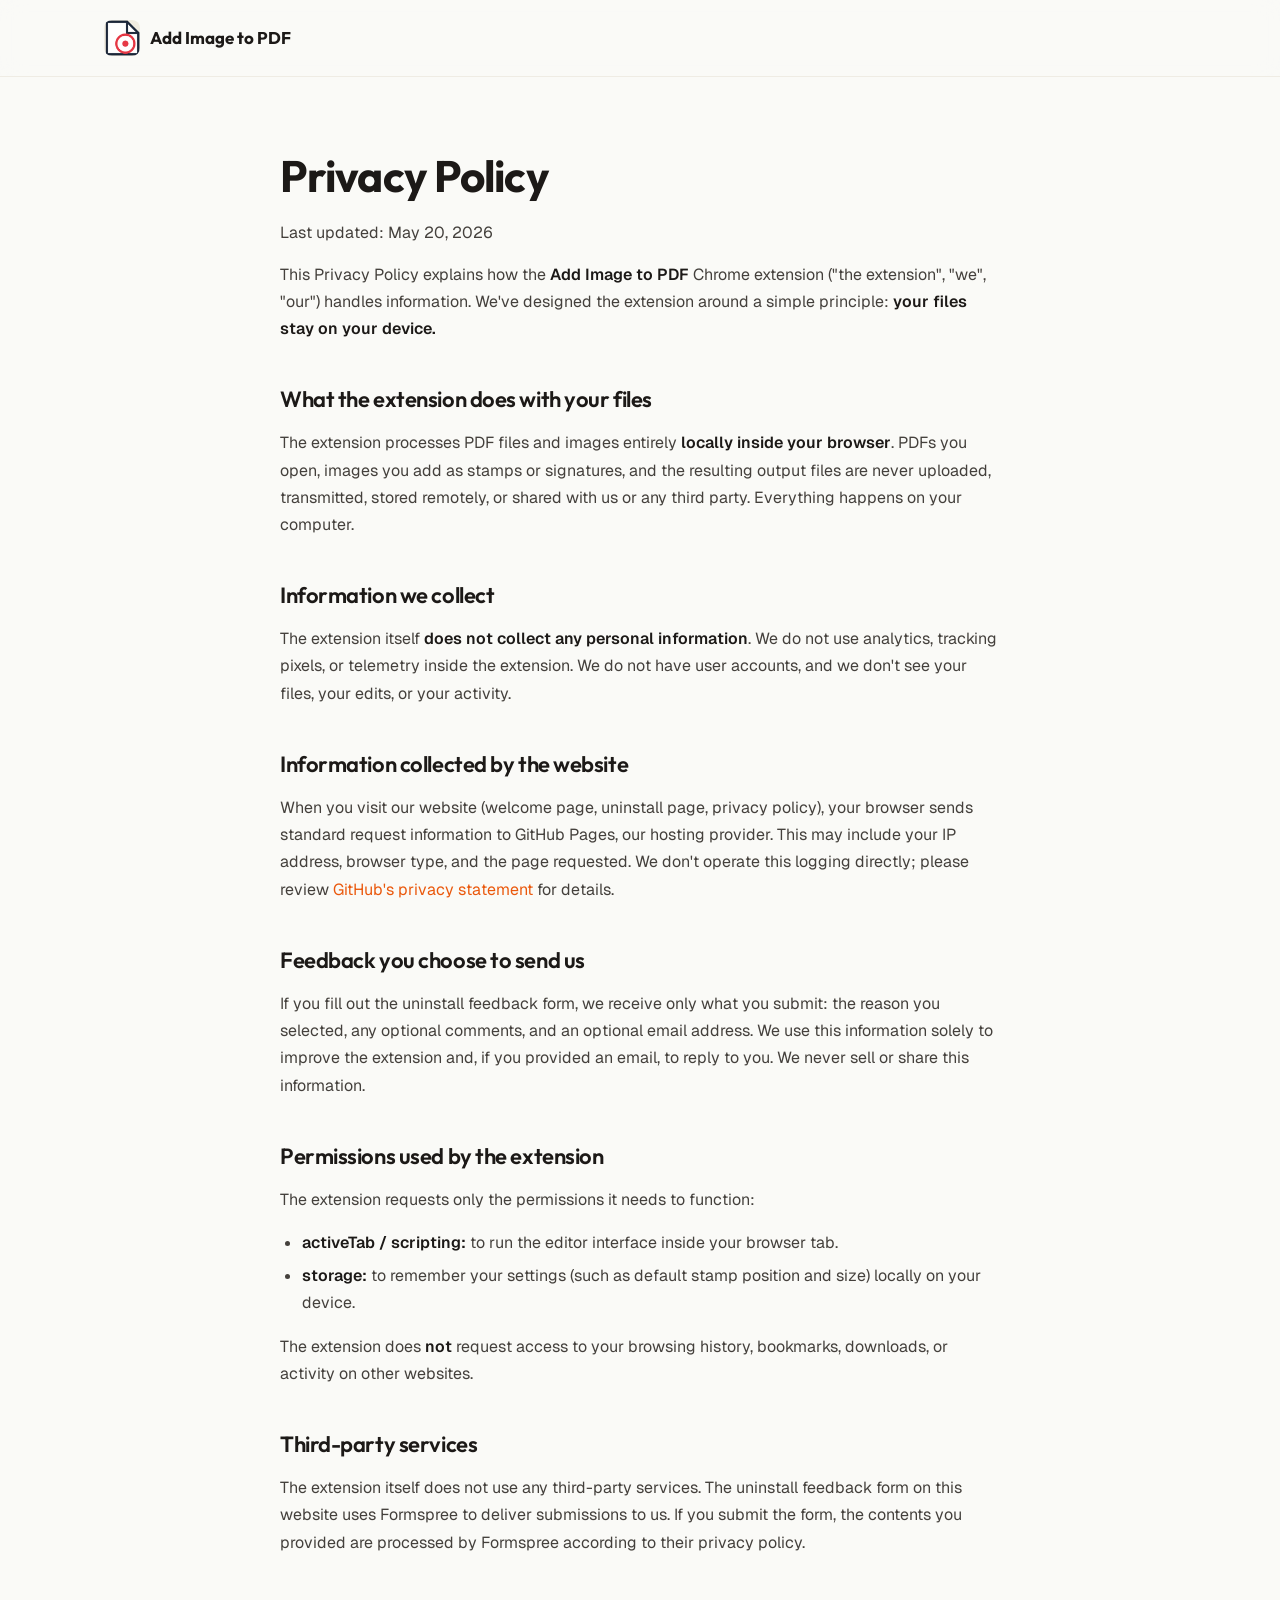
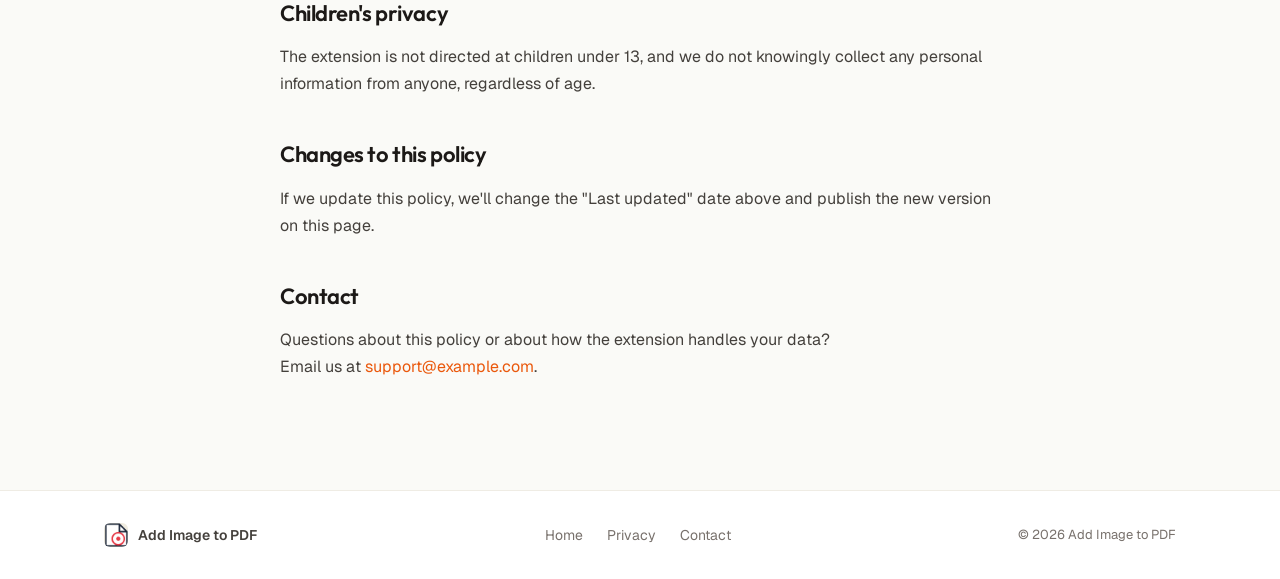
==== privacy.html @ 388cc8f7 "Initial site for add-image-to-pdf.xyz Home, post-install welcome (with confetti + pin/launch screens" ====
<!DOCTYPE html>
<html lang="en">
<head>
  <meta charset="UTF-8">
  <meta name="viewport" content="width=device-width, initial-scale=1.0">
  <meta name="description" content="Privacy Policy for the Add Image to PDF Chrome extension.">
  <title>Privacy Policy — Add Image to PDF</title>

  <link rel="icon" type="image/png" sizes="32x32" href="images/favicon-32.png">
  <link rel="icon" type="image/png" sizes="16x16" href="images/favicon-16.png">

  <link rel="preconnect" href="https://fonts.googleapis.com">
  <link rel="preconnect" href="https://fonts.gstatic.com" crossorigin>
  <link href="https://fonts.googleapis.com/css2?family=Geist:wght@400;500;600&family=Outfit:wght@500;600;700;800&display=swap" rel="stylesheet">

  <link rel="stylesheet" href="assets/style.css">
</head>
<body>

  <header class="site-header">
    <div class="container header-inner">
      <a href="/" class="brand">
        <img src="images/icon-64.png" alt="Add Image to PDF" width="36" height="36">
        <span>Add Image to PDF</span>
      </a>
    </div>
  </header>

  <main class="legal-page">
    <div class="container">
      <article class="legal-content">
        <h1>Privacy Policy</h1>
        <p class="legal-meta">Last updated: May 20, 2026</p>

        <p>
          This Privacy Policy explains how the <strong>Add Image to PDF</strong> Chrome extension ("the extension", "we", "our") handles information. We've designed the extension around a simple principle: <strong>your files stay on your device.</strong>
        </p>

        <h2>What the extension does with your files</h2>
        <p>
          The extension processes PDF files and images entirely <strong>locally inside your browser</strong>. PDFs you open, images you add as stamps or signatures, and the resulting output files are never uploaded, transmitted, stored remotely, or shared with us or any third party. Everything happens on your computer.
        </p>

        <h2>Information we collect</h2>
        <p>
          The extension itself <strong>does not collect any personal information</strong>. We do not use analytics, tracking pixels, or telemetry inside the extension. We do not have user accounts, and we don't see your files, your edits, or your activity.
        </p>

        <h2>Information collected by the website</h2>
        <p>
          When you visit our website (welcome page, uninstall page, privacy policy), your browser sends standard request information to GitHub Pages, our hosting provider. This may include your IP address, browser type, and the page requested. We don't operate this logging directly; please review <a href="https://docs.github.com/en/site-policy/privacy-policies/github-general-privacy-statement" target="_blank" rel="noopener" style="color:var(--accent)">GitHub's privacy statement</a> for details.
        </p>

        <h2>Feedback you choose to send us</h2>
        <p>
          If you fill out the uninstall feedback form, we receive only what you submit: the reason you selected, any optional comments, and an optional email address. We use this information solely to improve the extension and, if you provided an email, to reply to you. We never sell or share this information.
        </p>

        <h2>Permissions used by the extension</h2>
        <p>
          The extension requests only the permissions it needs to function:
        </p>
        <ul>
          <li><strong>activeTab / scripting:</strong> to run the editor interface inside your browser tab.</li>
          <li><strong>storage:</strong> to remember your settings (such as default stamp position and size) locally on your device.</li>
        </ul>
        <p>
          The extension does <strong>not</strong> request access to your browsing history, bookmarks, downloads, or activity on other websites.
        </p>

        <h2>Third-party services</h2>
        <p>
          The extension itself does not use any third-party services. The uninstall feedback form on this website uses Formspree to deliver submissions to us. If you submit the form, the contents you provided are processed by Formspree according to their privacy policy.
        </p>

        <h2>Children's privacy</h2>
        <p>
          The extension is not directed at children under 13, and we do not knowingly collect any personal information from anyone, regardless of age.
        </p>

        <h2>Changes to this policy</h2>
        <p>
          If we update this policy, we'll change the "Last updated" date above and publish the new version on this page.
        </p>

        <h2>Contact</h2>
        <p>
          Questions about this policy or about how the extension handles your data?<br>
          Email us at <a href="mailto:support@example.com" style="color:var(--accent)">support@example.com</a>.
        </p>
      </article>
    </div>
  </main>

  <footer class="site-footer">
    <div class="container footer-inner">
      <div class="footer-brand">
        <img src="images/icon-64.png" alt="" width="24" height="24">
        <span>Add Image to PDF</span>
      </div>
      <nav class="footer-nav">
        <a href="/">Home</a>
        <a href="privacy.html">Privacy</a>
        <a href="mailto:support@example.com">Contact</a>
      </nav>
      <p class="footer-copy">© 2026 Add Image to PDF</p>
    </div>
  </footer>

</body>
</html>
---- assets/style.css ----
/* ============================================
   Add Image to PDF — welcome site styles
   ============================================ */

:root {
  /* Colors */
  --bg: #fafaf7;
  --bg-soft: #f5f4ee;
  --surface: #ffffff;
  --border: #e7e5dd;
  --border-soft: #efece4;
  --ink: #1c1917;
  --ink-soft: #44403c;
  --muted: #78716c;
  --accent: #ea580c;
  --accent-hover: #c2410c;
  --accent-soft: #fed7aa;
  --accent-tint: #fff7ed;
  --red: #e63946;

  /* Typography */
  --font-display: 'Outfit', system-ui, -apple-system, sans-serif;
  --font-body: 'Geist', system-ui, -apple-system, sans-serif;

  /* Spacing & rhythm */
  --radius-sm: 8px;
  --radius-md: 14px;
  --radius-lg: 20px;
  --shadow-sm: 0 1px 2px rgba(28, 25, 23, 0.04), 0 1px 3px rgba(28, 25, 23, 0.06);
  --shadow-md: 0 4px 12px rgba(28, 25, 23, 0.06), 0 1px 3px rgba(28, 25, 23, 0.08);
  --shadow-lg: 0 16px 48px rgba(28, 25, 23, 0.08), 0 4px 12px rgba(28, 25, 23, 0.06);
}

* { box-sizing: border-box; }
html { scroll-behavior: smooth; }

body {
  margin: 0;
  font-family: var(--font-body);
  font-size: 16px;
  line-height: 1.6;
  color: var(--ink);
  background: var(--bg);
  -webkit-font-smoothing: antialiased;
  -moz-osx-font-smoothing: grayscale;
}

h1, h2, h3 {
  font-family: var(--font-display);
  font-weight: 700;
  letter-spacing: -0.02em;
  margin: 0;
  color: var(--ink);
}

p { margin: 0; }
a { color: inherit; text-decoration: none; }

.container {
  width: 100%;
  max-width: 1120px;
  margin: 0 auto;
  padding: 0 24px;
}

/* ============================================
   HEADER
   ============================================ */
.site-header {
  padding: 20px 0;
  position: sticky;
  top: 0;
  background: rgba(250, 250, 247, 0.85);
  backdrop-filter: saturate(180%) blur(12px);
  -webkit-backdrop-filter: saturate(180%) blur(12px);
  border-bottom: 1px solid var(--border-soft);
  z-index: 50;
}
.header-inner {
  display: flex;
  align-items: center;
  gap: 32px;
}
.header-inner > .btn {
  margin-left: auto;
}
.brand {
  display: inline-flex;
  align-items: center;
  gap: 10px;
  font-family: var(--font-display);
  font-weight: 700;
  font-size: 17px;
  color: var(--ink);
}
.brand img {
  border-radius: 8px;
  display: block;
}
.header-nav {
  display: flex;
  align-items: center;
  gap: 28px;
  font-size: 15px;
}
.header-nav a:not(.btn) {
  color: var(--ink-soft);
  font-weight: 500;
  transition: color .15s ease;
}
.header-nav a:not(.btn):hover {
  color: var(--accent);
}

/* ============================================
   BUTTONS
   ============================================ */
.btn {
  display: inline-flex;
  align-items: center;
  justify-content: center;
  gap: 8px;
  padding: 12px 22px;
  font-family: var(--font-body);
  font-size: 15px;
  font-weight: 500;
  border-radius: var(--radius-sm);
  border: 1px solid transparent;
  cursor: pointer;
  transition: transform .15s ease, background .15s ease, border-color .15s ease, box-shadow .15s ease;
  white-space: nowrap;
}
.btn-primary {
  background: var(--accent);
  color: #fff;
  box-shadow: 0 1px 2px rgba(234, 88, 12, 0.25), inset 0 1px 0 rgba(255,255,255,0.15);
}
.btn-primary:hover {
  background: var(--accent-hover);
  transform: translateY(-1px);
  box-shadow: 0 4px 12px rgba(234, 88, 12, 0.3);
}
.btn-secondary {
  background: var(--surface);
  color: var(--ink);
  border-color: var(--border);
  box-shadow: var(--shadow-sm);
}
.btn-secondary:hover {
  border-color: var(--accent);
  color: var(--accent);
}
.btn-ghost {
  padding: 8px 14px;
  font-size: 14px;
  color: var(--ink-soft);
  border-color: transparent;
}
.btn-ghost:hover {
  background: var(--bg-soft);
  color: var(--accent);
}

/* Install-extension buttons (home page) */
.btn-install-outline {
  padding: 10px 18px;
  font-size: 14px;
  color: var(--accent);
  background: var(--surface);
  border: 1px solid var(--accent);
  border-radius: 999px;
  box-shadow: var(--shadow-sm);
}
.btn-install-outline:hover {
  background: var(--accent-tint);
  transform: translateY(-1px);
}
.btn-install-soft {
  padding: 14px 26px;
  font-size: 16px;
  font-weight: 500;
  color: var(--accent-hover);
  background: var(--accent-tint);
  border: 1px solid var(--accent-soft);
  border-radius: 999px;
}
.btn-install-soft:hover {
  background: var(--accent-soft);
  color: var(--accent-hover);
  transform: translateY(-1px);
  box-shadow: 0 4px 12px rgba(234, 88, 12, 0.18);
}
.chrome-icon {
  width: 18px;
  height: 18px;
  flex-shrink: 0;
}

/* ============================================
   HOME PAGE
   ============================================ */
.home-page {
  min-height: calc(100vh - 180px);
  display: flex;
  align-items: center;
  padding: 64px 0 96px;
  position: relative;
  overflow: hidden;
}
.home-page::before {
  content: '';
  position: absolute;
  top: -240px;
  left: 50%;
  transform: translateX(-50%);
  width: 760px;
  height: 760px;
  background: radial-gradient(circle, var(--accent-tint) 0%, transparent 70%);
  pointer-events: none;
  z-index: 0;
}
.home-container {
  position: relative;
  z-index: 1;
  text-align: center;
}
.home-title {
  font-size: clamp(40px, 6vw, 60px);
  font-weight: 700;
  line-height: 1.1;
  margin-bottom: 24px;
}
.home-subtitle {
  font-size: 18px;
  line-height: 1.55;
  color: var(--muted);
  margin: 0 auto 40px;
  max-width: 560px;
}

/* ============================================
   WELCOME PAGE
   ============================================ */
.welcome-page {
  padding: 64px 0 96px;
  position: relative;
  overflow: hidden;
}
.welcome-page::before {
  content: '';
  position: absolute;
  top: -240px;
  left: 50%;
  transform: translateX(-50%);
  width: 720px;
  height: 720px;
  background: radial-gradient(circle, var(--accent-tint) 0%, transparent 70%);
  pointer-events: none;
  z-index: 0;
}
.welcome-container {
  position: relative;
  z-index: 1;
  max-width: 760px;
}

.welcome-title {
  font-size: clamp(30px, 4.4vw, 44px);
  line-height: 1.15;
  text-align: center;
  font-weight: 700;
  margin-bottom: 64px;
}
.welcome-emoji {
  display: inline-block;
  margin-right: 4px;
}

.welcome-steps {
  list-style: none;
  padding: 0;
  margin: 0;
  display: flex;
  flex-direction: column;
  gap: 56px;
}
.welcome-step {
  display: flex;
  flex-direction: column;
  align-items: center;
  gap: 24px;
}
.welcome-step-text {
  text-align: center;
  font-size: 16px;
  color: var(--muted);
  max-width: 560px;
}

.welcome-shot {
  margin: 0;
  width: 100%;
  max-width: 640px;
}
.welcome-shot img {
  display: block;
  width: 100%;
  height: auto;
  border-radius: var(--radius-md);
  box-shadow: var(--shadow-lg);
  border: 1px solid var(--border-soft);
}
.welcome-shot-placeholder {
  aspect-ratio: 16 / 9;
  border: 2px dashed var(--border);
  border-radius: var(--radius-md);
  background: var(--surface);
  display: flex;
  align-items: center;
  justify-content: center;
  text-align: center;
  color: var(--muted);
  font-size: 15px;
  font-weight: 500;
  box-shadow: var(--shadow-sm);
}
.welcome-shot-placeholder small {
  display: inline-block;
  margin-top: 6px;
  font-weight: 400;
  font-size: 13px;
  color: var(--muted);
}

/* ============================================
   FOOTER
   ============================================ */
.site-footer {
  padding: 32px 0;
  border-top: 1px solid var(--border-soft);
  background: var(--surface);
}
.footer-inner {
  display: flex;
  align-items: center;
  justify-content: space-between;
  gap: 24px;
  flex-wrap: wrap;
}
.footer-brand {
  display: inline-flex;
  align-items: center;
  gap: 10px;
  font-weight: 600;
  color: var(--ink-soft);
  font-size: 14px;
}
.footer-brand img { border-radius: 6px; }
.footer-nav {
  display: flex;
  gap: 24px;
  font-size: 14px;
}
.footer-nav a {
  color: var(--muted);
  transition: color .15s ease;
}
.footer-nav a:hover { color: var(--accent); }
.footer-copy {
  font-size: 13px;
  color: var(--muted);
}

/* ============================================
   UNINSTALL PAGE
   ============================================ */
.uninstall-page {
  min-height: calc(100vh - 100px);
  display: flex;
  align-items: center;
  padding: 64px 0 96px;
}
.uninstall-card {
  max-width: 600px;
  margin: 0 auto;
  background: var(--surface);
  border: 1px solid var(--border);
  border-radius: var(--radius-lg);
  padding: 48px 40px;
  box-shadow: var(--shadow-md);
}
.uninstall-title {
  font-size: clamp(28px, 4vw, 36px);
  margin-bottom: 12px;
  font-weight: 700;
}
.uninstall-sub {
  color: var(--ink-soft);
  font-size: 17px;
  margin-bottom: 36px;
  line-height: 1.5;
}
.uninstall-form { display: flex; flex-direction: column; gap: 24px; }
.form-group { display: flex; flex-direction: column; gap: 10px; }
.form-label {
  font-size: 15px;
  font-weight: 500;
  color: var(--ink);
}
.radio-list {
  display: flex;
  flex-direction: column;
  gap: 8px;
  margin: 0;
  padding: 0;
  list-style: none;
}
.radio-item {
  display: flex;
  align-items: center;
  gap: 12px;
  padding: 14px 16px;
  border: 1px solid var(--border);
  border-radius: var(--radius-sm);
  cursor: pointer;
  transition: border-color .15s ease, background .15s ease;
  font-size: 15px;
  color: var(--ink-soft);
}
.radio-item:hover { border-color: var(--accent-soft); background: var(--accent-tint); }
.radio-item input { accent-color: var(--accent); margin: 0; }
.radio-item:has(input:checked) {
  border-color: var(--accent);
  background: var(--accent-tint);
  color: var(--accent-hover);
}
.form-input,
.form-textarea {
  font-family: inherit;
  font-size: 15px;
  padding: 12px 14px;
  border: 1px solid var(--border);
  border-radius: var(--radius-sm);
  background: var(--surface);
  color: var(--ink);
  transition: border-color .15s ease, box-shadow .15s ease;
  width: 100%;
}
.form-input:focus,
.form-textarea:focus {
  outline: none;
  border-color: var(--accent);
  box-shadow: 0 0 0 3px rgba(234, 88, 12, 0.15);
}
.form-textarea { resize: vertical; min-height: 90px; }
.form-hint { font-size: 13px; color: var(--muted); }
.form-submit { align-self: flex-start; }

.thank-you {
  text-align: center;
  padding: 24px 0;
  display: none;
}
.thank-you.show { display: block; }
.thank-you-icon {
  width: 64px;
  height: 64px;
  margin: 0 auto 20px;
  background: var(--accent-tint);
  color: var(--accent);
  border-radius: 50%;
  display: flex;
  align-items: center;
  justify-content: center;
}
.thank-you h2 { font-size: 26px; margin-bottom: 8px; }
.thank-you p { color: var(--ink-soft); }

/* ============================================
   PRIVACY PAGE
   ============================================ */
.legal-page {
  padding: 64px 0 96px;
}
.legal-content {
  max-width: 720px;
  margin: 0 auto;
}
.legal-content h1 {
  font-size: clamp(32px, 5vw, 44px);
  margin-bottom: 8px;
  font-weight: 700;
}
.legal-meta {
  color: var(--muted);
  font-size: 14px;
  margin-bottom: 40px;
}
.legal-content h2 {
  font-size: 22px;
  margin: 40px 0 12px;
  font-weight: 600;
}
.legal-content p,
.legal-content li {
  color: var(--ink-soft);
  line-height: 1.7;
  font-size: 16px;
}
.legal-content p { margin-bottom: 14px; }
.legal-content ul {
  padding-left: 22px;
  margin-bottom: 16px;
}
.legal-content li { margin-bottom: 6px; }
.legal-content strong { color: var(--ink); font-weight: 600; }

/* ============================================
   RESPONSIVE
   ============================================ */
@media (max-width: 880px) {
  .welcome-page { padding: 48px 0 72px; }
  .welcome-title { margin-bottom: 48px; }
  .welcome-steps { gap: 44px; }
  .uninstall-card { padding: 36px 24px; }
}

@media (max-width: 640px) {
  .header-nav { display: none; }
  .btn-install-outline { padding: 8px 14px; font-size: 13px; }
}

@media (max-width: 540px) {
  .footer-inner { flex-direction: column; text-align: center; }
}
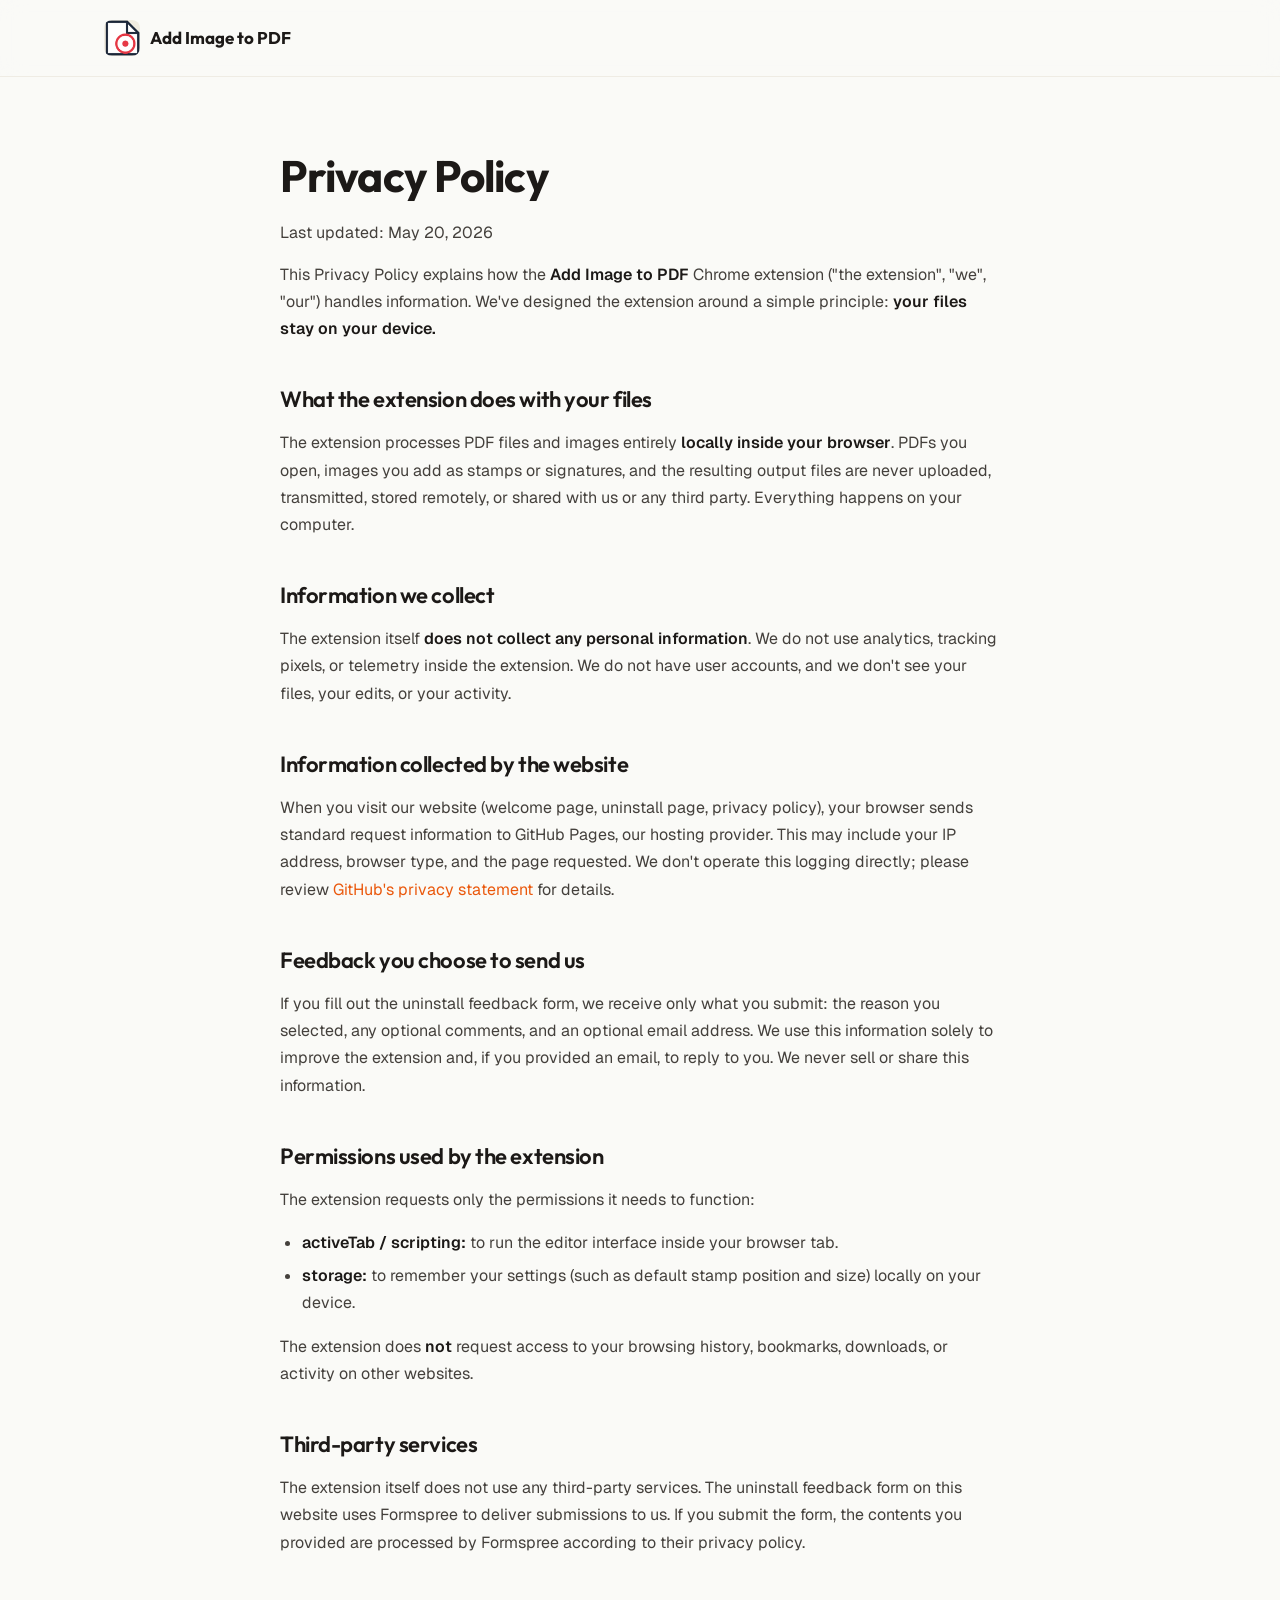
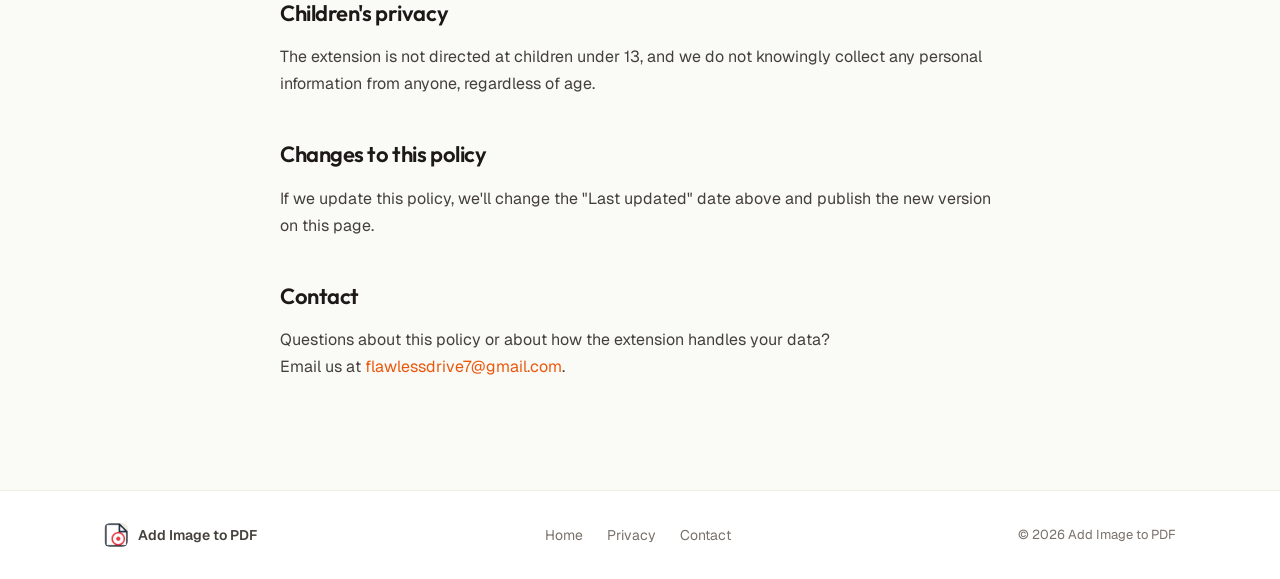
==== commit 7b45dd50: "email changed" ====
--- a/privacy.html
+++ b/privacy.html
@@ -86,7 +86,7 @@
         <h2>Contact</h2>
         <p>
           Questions about this policy or about how the extension handles your data?<br>
-          Email us at <a href="mailto:support@example.com" style="color:var(--accent)">support@example.com</a>.
+          Email us at <a href="mailto:flawlessdrive7@gmail.com" style="color:var(--accent)">flawlessdrive7@gmail.com</a>.
         </p>
       </article>
     </div>
@@ -101,7 +101,7 @@
       <nav class="footer-nav">
         <a href="/">Home</a>
         <a href="privacy.html">Privacy</a>
-        <a href="mailto:support@example.com">Contact</a>
+        <a href="mailto:flawlessdrive7@gmail.com">Contact</a>
       </nav>
       <p class="footer-copy">© 2026 Add Image to PDF</p>
     </div>
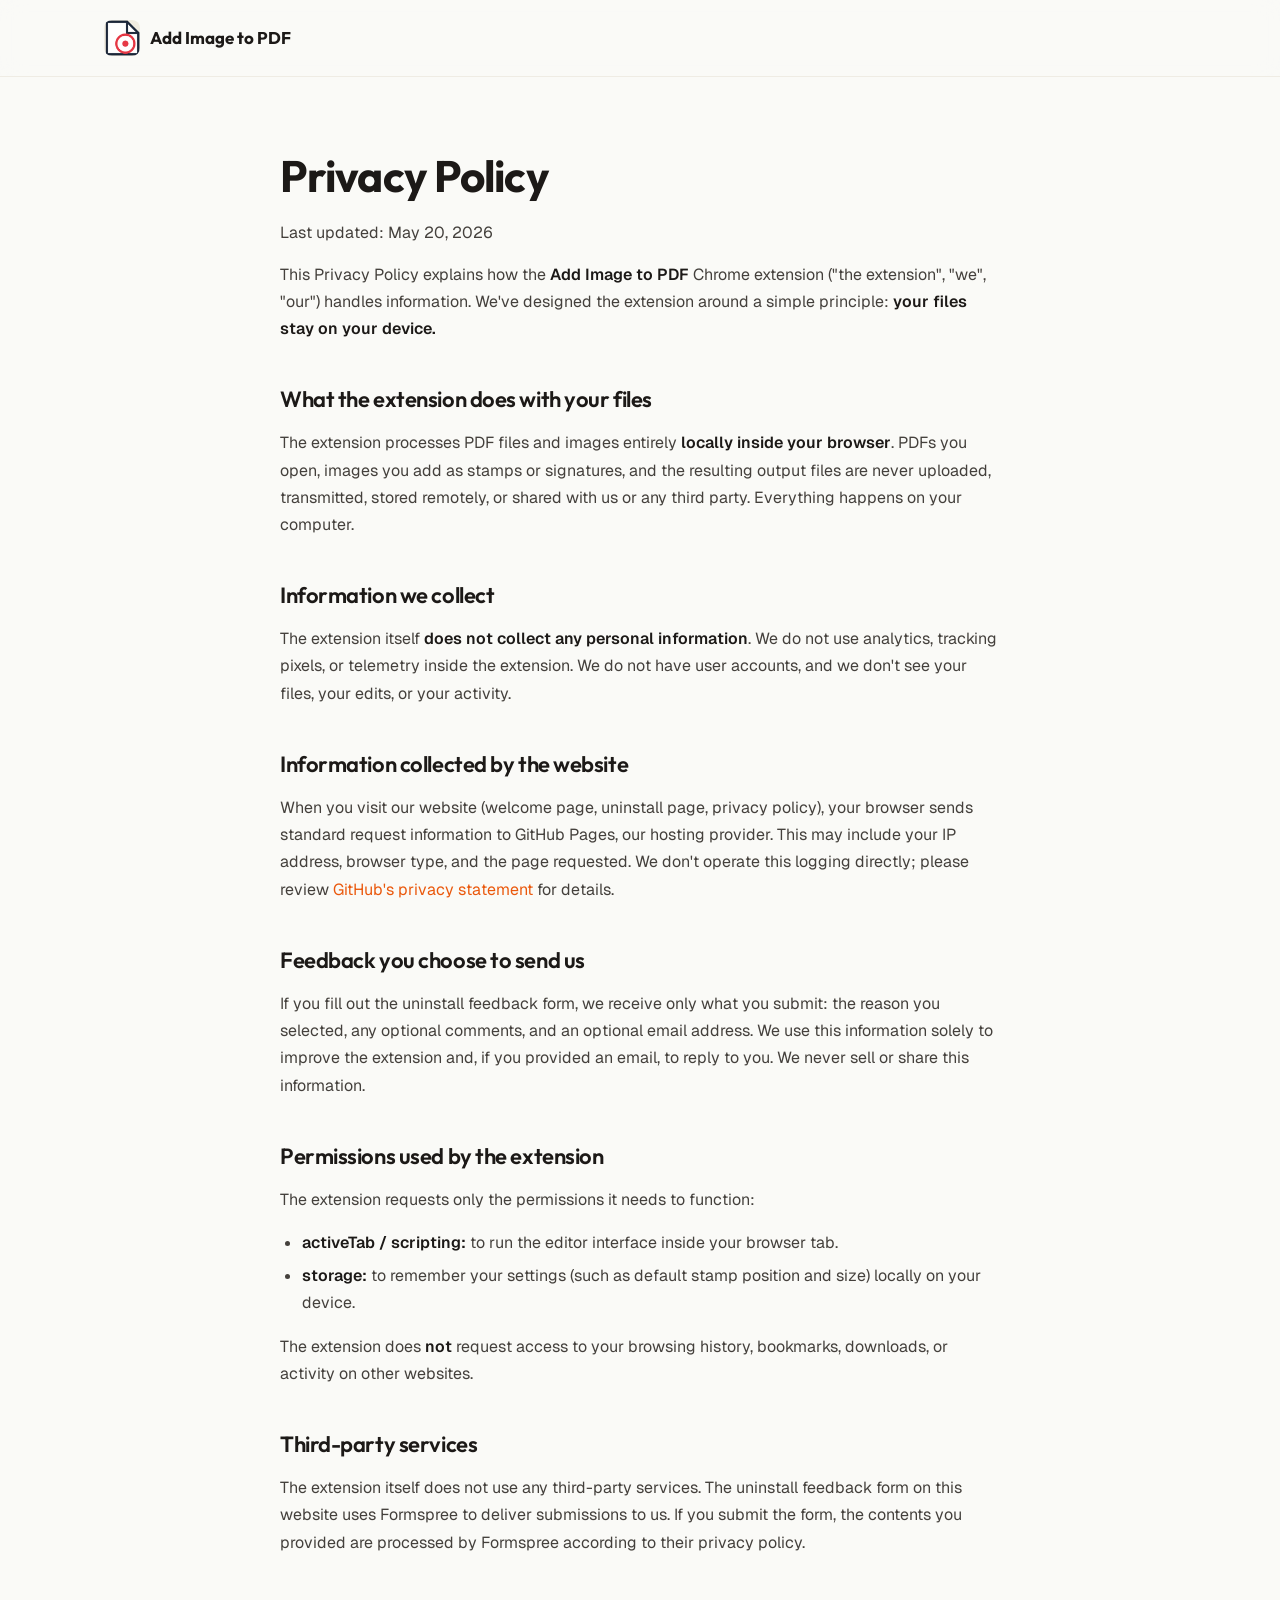
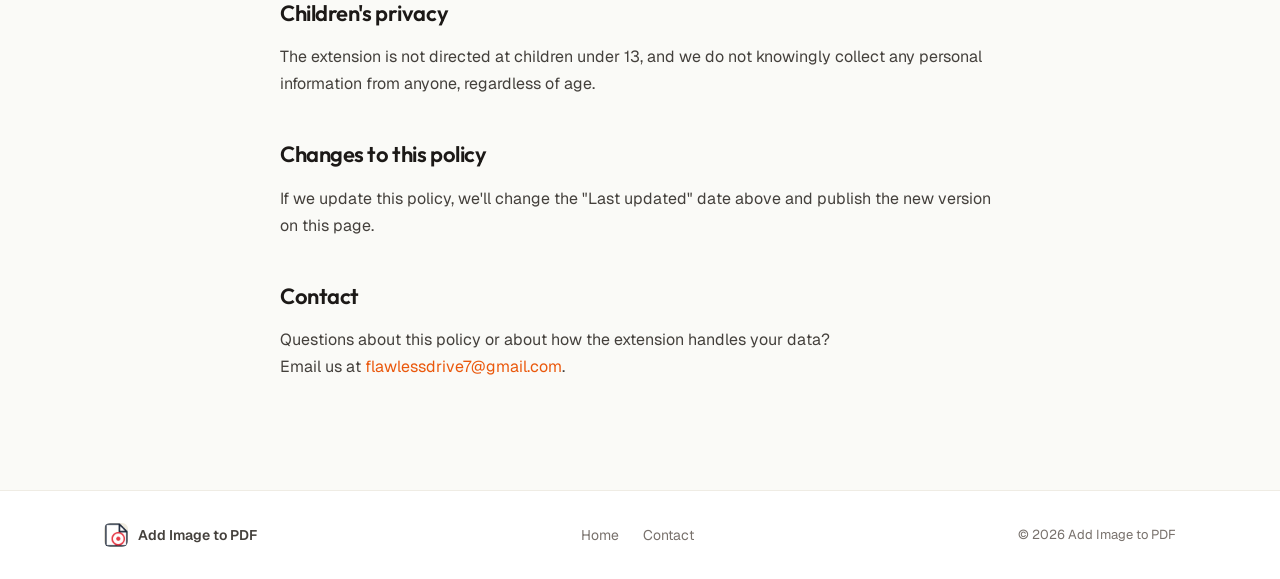
==== commit a088347c: "delete Privacy section" ====
--- a/privacy.html
+++ b/privacy.html
@@ -100,7 +100,6 @@
       </div>
       <nav class="footer-nav">
         <a href="/">Home</a>
-        <a href="privacy.html">Privacy</a>
         <a href="mailto:flawlessdrive7@gmail.com">Contact</a>
       </nav>
       <p class="footer-copy">© 2026 Add Image to PDF</p>
--- a/assets/style.css
+++ b/assets/style.css
@@ -140,6 +140,28 @@
   transform: translateY(-1px);
   box-shadow: 0 4px 12px rgba(234, 88, 12, 0.3);
 }
+
+/* Disabled / loading state for any .btn */
+.btn:disabled,
+.btn.is-loading {
+  cursor: not-allowed;
+  opacity: 0.85;
+  transform: none;
+  pointer-events: none;
+}
+.btn-spinner {
+  display: none;
+  width: 14px;
+  height: 14px;
+  border: 2px solid currentColor;
+  border-right-color: transparent;
+  border-radius: 50%;
+  animation: btn-spin 0.7s linear infinite;
+}
+.btn.is-loading .btn-spinner { display: inline-block; }
+@keyframes btn-spin {
+  to { transform: rotate(360deg); }
+}
 .btn-secondary {
   background: var(--surface);
   color: var(--ink);
